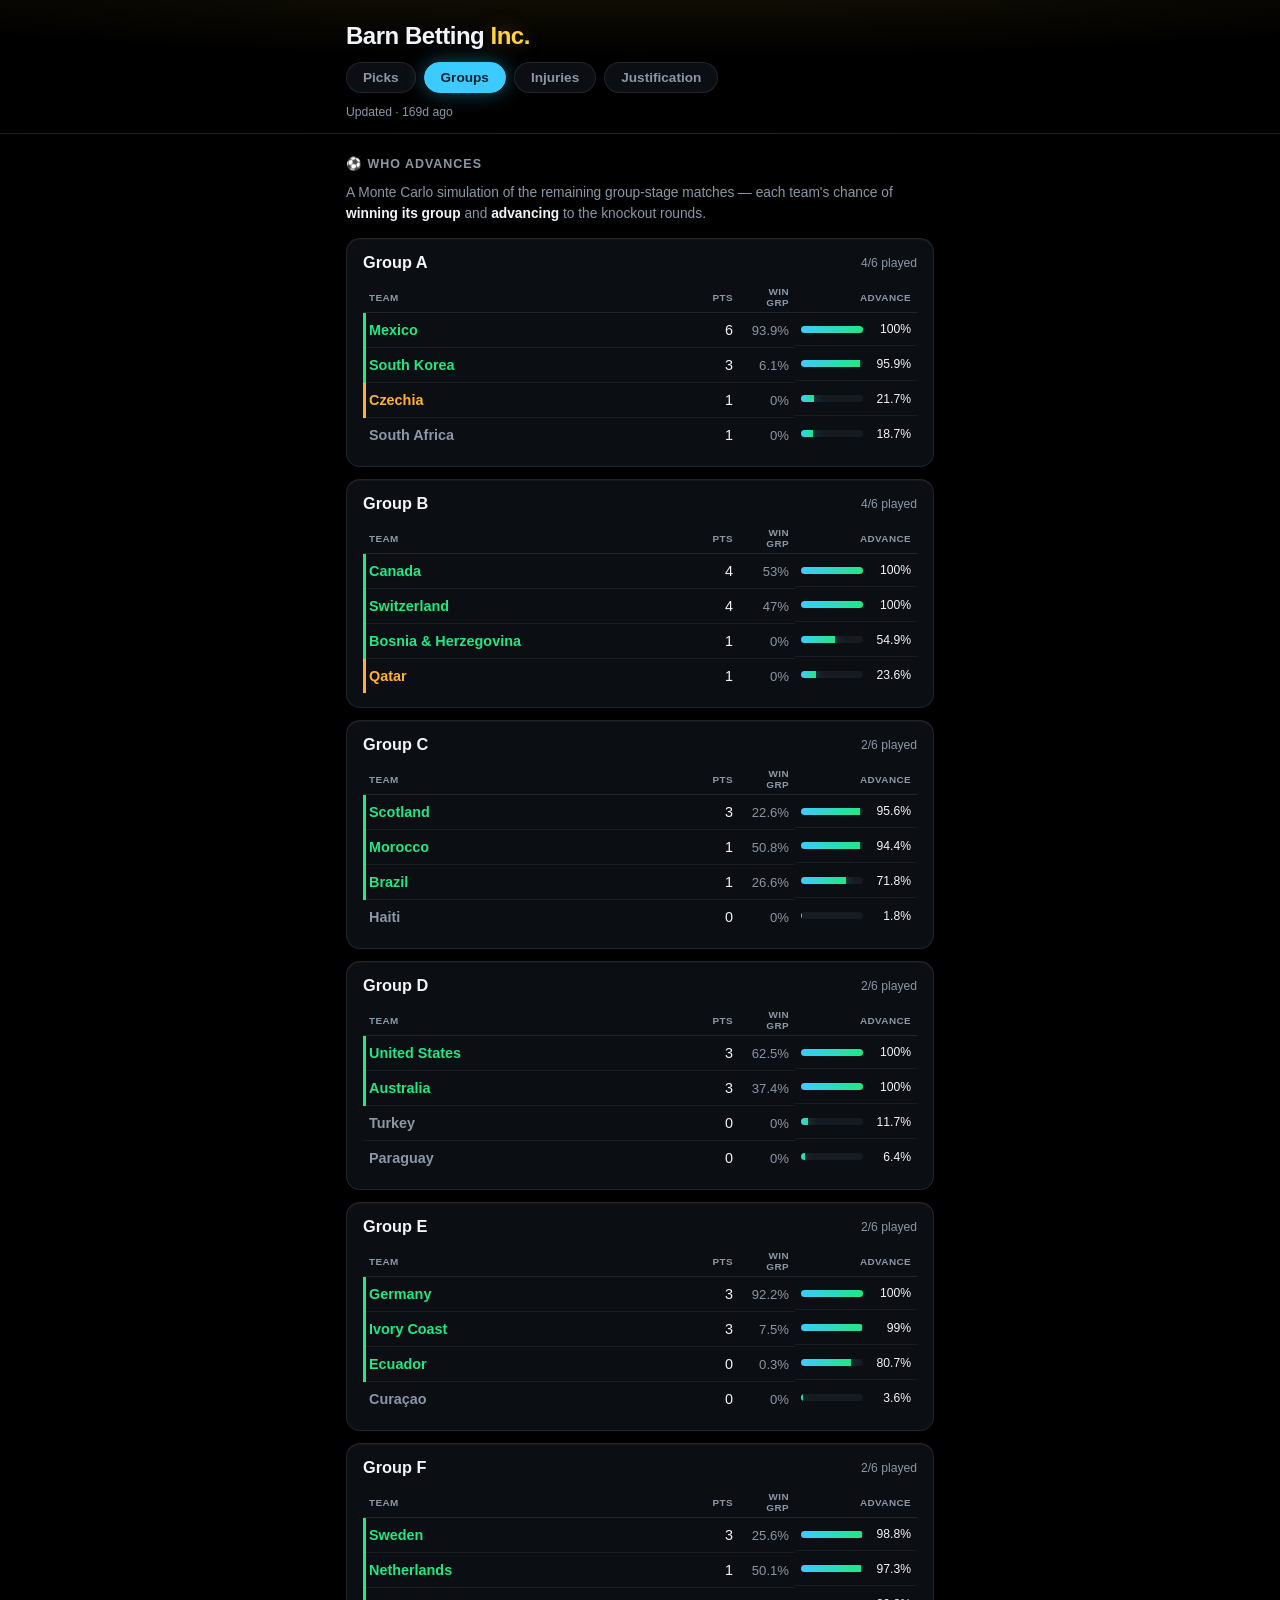
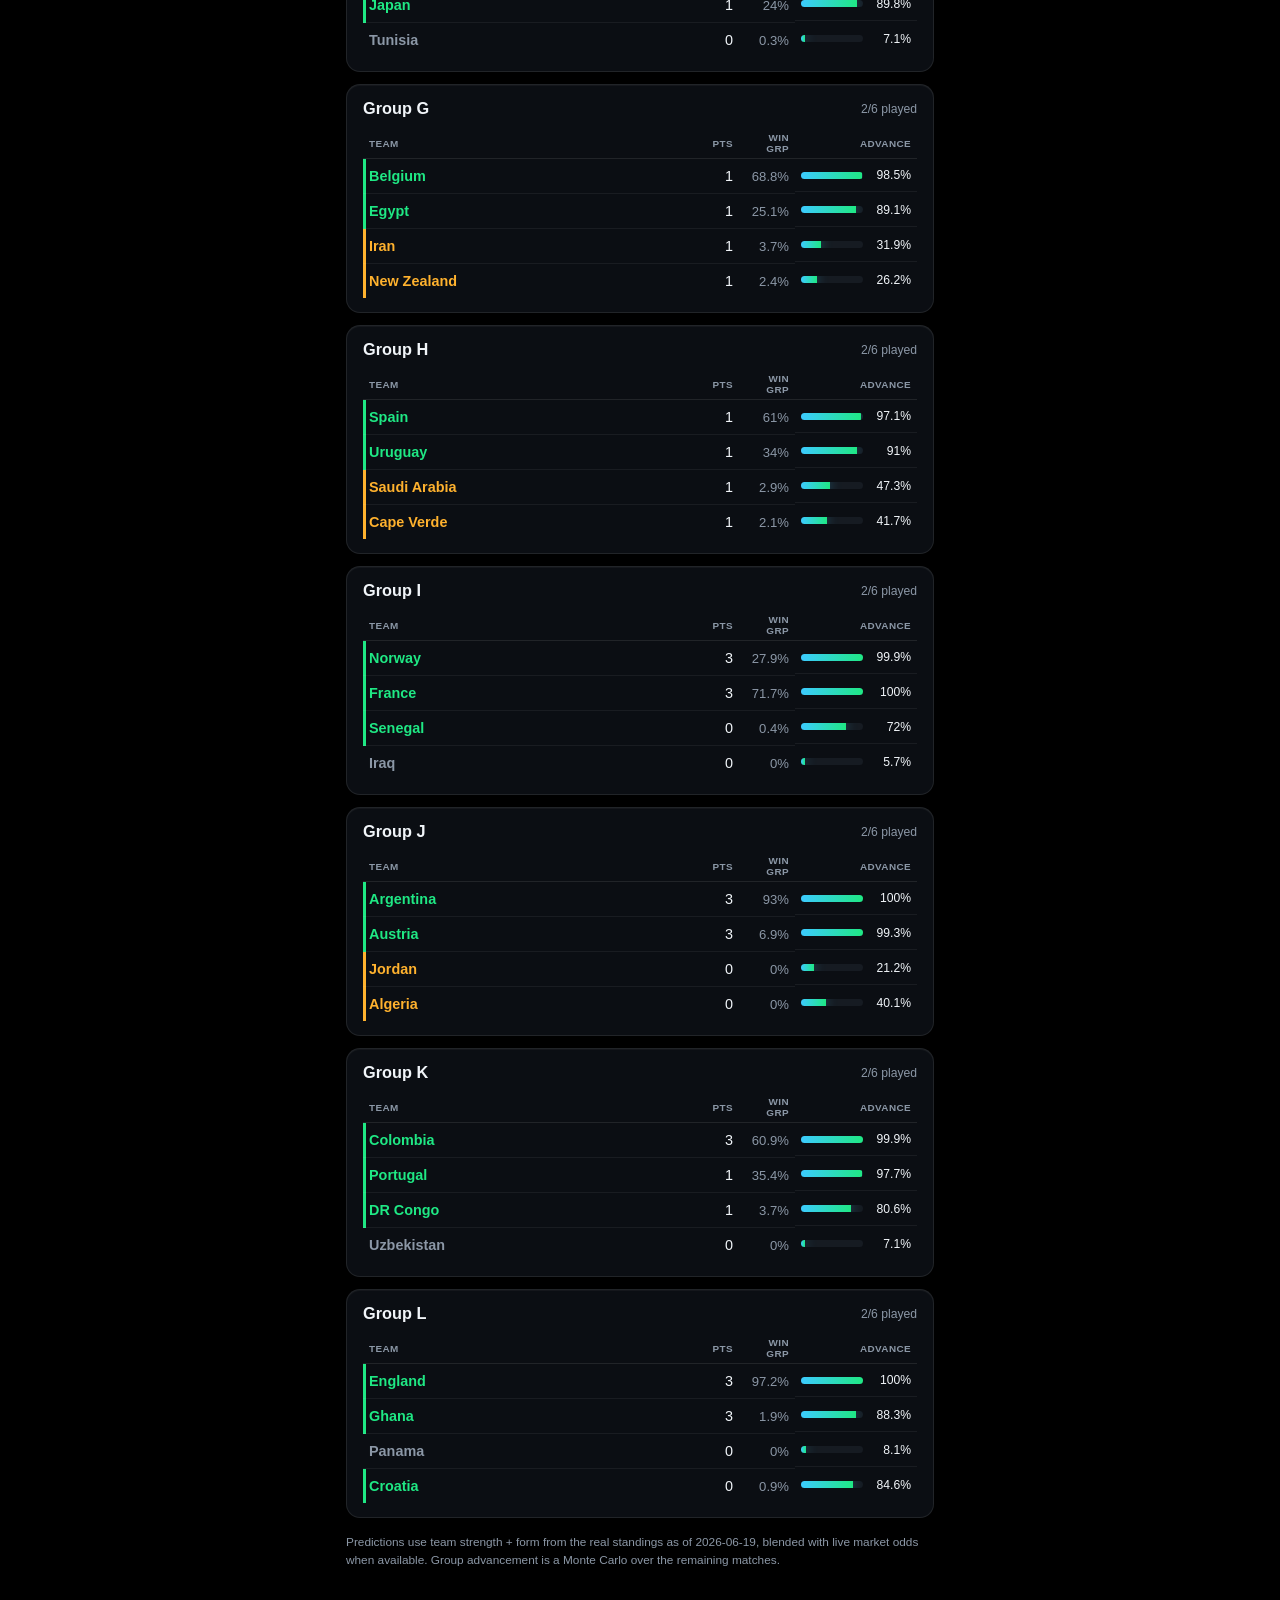
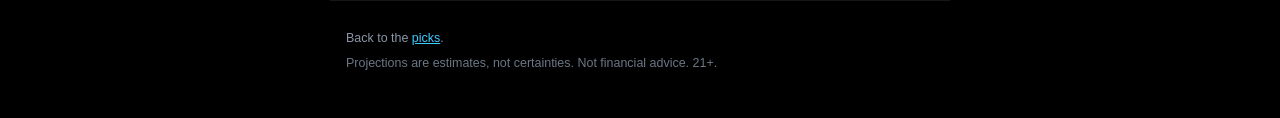
==== site/groups.html @ 7a75ccf0 "World Cup: sharper, self-correcting predictions (totals blend, Elo, market weight) Ships three algor" ====
<!DOCTYPE html>
<html lang="en">
<head>
  <meta charset="UTF-8" />
  <meta name="viewport" content="width=device-width, initial-scale=1.0, viewport-fit=cover" />
  <meta name="theme-color" content="#000000" />
  <title>Group advancement · Barn Betting Inc.</title>
  <meta name="description" content="World Cup group-stage simulator: each team's chance of winning its group and advancing to the knockout rounds." />
  <link rel="stylesheet" href="styles.css" />
</head>
<body>
  <header class="header">
    <div class="wrap">
      <h1>Barn Betting <span class="accent">Inc.</span></h1>
      <nav class="nav" aria-label="Pages">
        <a class="nav-link" href="index.html">Picks</a>
        <a class="nav-link" href="groups.html" aria-current="page">Groups</a>
        <a class="nav-link" href="injuries.html">Injuries</a>
        <a class="nav-link" href="justification.html">Justification</a>
      </nav>
      <p id="updated" class="updated"></p>
    </div>
  </header>

  <main class="wrap page">
    <section class="block">
      <h2 class="block-title">⚽ Who advances</h2>
      <p class="lede">A Monte Carlo simulation of the remaining group-stage matches —
      each team's chance of <strong>winning its group</strong> and
      <strong>advancing</strong> to the knockout rounds.</p>
      <div id="wcGroups" class="stack" aria-live="polite"></div>
      <p id="simNote" class="sim-note"></p>
    </section>
  </main>

  <footer class="footer wrap">
    <p>Back to the <a href="index.html">picks</a>.</p>
    <p class="fine">Projections are estimates, not certainties. Not financial advice. 21+.</p>
  </footer>

  <script src="common.js"></script>
  <script src="groups.js"></script>
</body>
</html>
---- site/styles.css ----
:root {
  /* True-black OLED base: #000 pixels switch fully off — power saved,
     infinite contrast, and saturated accents pop against the void. */
  --bg: #000000;
  --panel: #0b0e13;        /* cards: near-black, barely lifted */
  --panel-2: #161b22;      /* tracks / wells */
  --line: rgba(255,255,255,0.09);   /* hairline borders read better than dark-blue on true black */
  --hair: rgba(255,255,255,0.06);   /* even softer internal dividers */
  --text: #f1f5f9;         /* soft white, not #fff (avoids OLED halo / eye strain) */
  --muted: #8b97a6;
  --accent: #ffd23f;       /* brand gold */
  --wc: #3ccbff;           /* World Cup blue — nudged brighter for true black */
  --green: #2fbf71;
  --green-strong: #1fe884;
  --amber: #ffb22e;
  --red: #ff5d57;
  --radius: 14px;
}

* { box-sizing: border-box; }

html { color-scheme: dark; }

html, body {
  margin: 0;
  background: var(--bg);
  color: var(--text);
  font-family: -apple-system, BlinkMacSystemFont, "Segoe UI", Roboto, Helvetica, Arial, sans-serif;
  -webkit-font-smoothing: antialiased;
}

a { color: var(--wc); }

.wrap { width: 100%; max-width: 620px; margin: 0 auto; padding: 0 16px; }

/* Header + nav -------------------------------------------------------------- */
/* Soft gold halo fading to transparent over true black — premium on OLED,
   and fading to transparent avoids the dark-gradient banding OLED is prone to. */
.header { padding: 22px 0 14px; border-bottom: 1px solid var(--line);
  background: radial-gradient(130% 120% at 50% -30%, rgba(255,210,63,0.10), transparent 62%), var(--bg); }
.header h1 { margin: 0; font-size: 1.5rem; letter-spacing: -0.02em; }
.accent { color: var(--accent); text-shadow: 0 0 22px rgba(255,210,63,0.35); }

.nav { display: flex; flex-wrap: wrap; gap: 8px; margin-top: 12px; }
.nav-link { flex: 0 0 auto; text-decoration: none; color: var(--muted);
  border: 1px solid var(--line); background: var(--panel); border-radius: 999px;
  padding: 7px 16px; font-size: 0.85rem; font-weight: 700; }
.nav-link[aria-current="page"] { color: #04222e; background: var(--wc); border-color: var(--wc);
  box-shadow: 0 0 20px rgba(60,203,255,0.4); }

.updated { color: var(--muted); font-size: 0.76rem; margin: 12px 0 0; }

/* Page layout --------------------------------------------------------------- */
.page { padding-top: 22px; }
.block { margin-bottom: 30px; }
.block-title { font-size: 0.78rem; font-weight: 700; text-transform: uppercase;
  letter-spacing: 0.08em; color: var(--muted); margin: 0 0 12px; }
.stack { display: flex; flex-direction: column; gap: 12px; }

/* Card shell ---------------------------------------------------------------- */
/* Hairline border + faint inset top highlight gives depth without flooding
   pixels with light — the OLED-native way to render a "raised" surface. */
.card { background: var(--panel); border: 1px solid var(--line);
  border-radius: var(--radius); padding: 14px 16px;
  box-shadow: inset 0 1px 0 rgba(255,255,255,0.04); }
.card-head { display: flex; justify-content: space-between; align-items: flex-start; gap: 12px; }
.matchup { font-weight: 700; font-size: 1.02rem; }
.meta { display: block; color: var(--muted); font-size: 0.76rem; margin-top: 3px; }

/* World Cup prediction lines ------------------------------------------------ */
.lines { margin-top: 10px; display: flex; flex-direction: column; }
.line { display: flex; align-items: baseline; gap: 10px; padding: 7px 0;
  border-top: 1px solid var(--hair); }
.line:first-child { border-top: none; }
.line-mkt { flex: 0 0 64px; font-size: 0.64rem; text-transform: uppercase;
  letter-spacing: 0.05em; color: var(--muted); }
.line-pick { flex: 1; font-size: 0.92rem; font-weight: 600; }
.line-pct { font-variant-numeric: tabular-nums; font-weight: 700; font-size: 1rem; }
/* Glow scales with conviction — the brightest calls literally light up on OLED. */
.line-pct.p-strong { color: var(--green-strong); text-shadow: 0 0 16px rgba(31,232,132,0.5); }
.line-pct.p-good { color: var(--wc); text-shadow: 0 0 14px rgba(60,203,255,0.4); }
.line-pct.p-lean { color: var(--muted); }

/* Group simulator table ----------------------------------------------------- */
/* Fixed layout so the four columns never overflow narrow phones — the team
   name (col 1) absorbs the slack and wraps; the rest stay put. */
.gtable { width: 100%; table-layout: fixed; border-collapse: collapse; font-size: 0.9rem; margin-top: 10px; }
.gtable td:nth-child(2), .gtable th:nth-child(2) { width: 34px; }
.gtable td:nth-child(3), .gtable th:nth-child(3) { width: 56px; }
.gtable td:nth-child(4), .gtable th:nth-child(4) { width: 122px; }
.gtable th { text-align: right; font-size: 0.62rem; color: var(--muted);
  text-transform: uppercase; letter-spacing: 0.04em; font-weight: 600;
  padding: 4px 6px; border-bottom: 1px solid var(--line); }
.gtable th:first-child { text-align: left; }
.gtable td { padding: 9px 6px; border-bottom: 1px solid var(--hair); }
.gtable tbody tr:last-child td { border-bottom: none; }
.gtable .team { font-weight: 600; }
.gtable .num { text-align: right; font-variant-numeric: tabular-nums; }
.gtable .win { color: var(--muted); font-size: 0.82rem; }
.gtable tr.adv-in .team { color: var(--green-strong); }
.gtable tr.adv-edge .team { color: var(--amber); }
.gtable tr.adv-out .team { color: var(--muted); }
.gtable tr.adv-in { box-shadow: inset 3px 0 0 var(--green-strong); }
.gtable tr.adv-edge { box-shadow: inset 3px 0 0 var(--amber); }

.advc { display: flex; align-items: center; gap: 8px; }
.advbar { flex: 1; height: 7px; background: var(--panel-2); border-radius: 999px; overflow: hidden; }
.advfill { height: 100%; background: linear-gradient(90deg, var(--wc), var(--green-strong));
  box-shadow: 0 0 12px rgba(60,203,255,0.45); }
.advnum { font-size: 0.76rem; font-variant-numeric: tabular-nums; min-width: 40px; text-align: right; }
.sim-note { color: var(--muted); font-size: 0.74rem; line-height: 1.5; margin: 16px 0 0; }

/* Justification page -------------------------------------------------------- */
.method h3 { margin: 0 0 8px; font-size: 1rem; }
.method p { margin: 0; }
.rationale { font-size: 0.88rem; line-height: 1.5; color: #c3ccd6; margin: 8px 0 0; }
.rationale strong, .method strong { color: var(--text); font-weight: 600; }
.whys { display: flex; flex-direction: column; gap: 14px; margin-top: 10px; }
.why-row { border-top: 1px solid var(--hair); padding-top: 12px; }
.why-row:first-child { border-top: none; padding-top: 0; }
.why-head { display: flex; align-items: baseline; gap: 10px; }

/* Injuries page ------------------------------------------------------------- */
.lede { color: var(--muted); font-size: 0.86rem; line-height: 1.5; margin: 0 0 14px; }
.lede strong { color: var(--text); font-weight: 600; }

.card.inj.clean { opacity: 0.72; }
.inj-count { color: var(--red); font-weight: 700; }
.clean-note { color: var(--green); font-size: 0.82rem; margin: 8px 0 0; }
.clean-note.small { font-size: 0.76rem; margin: 4px 0 0; }

.teams { display: flex; flex-direction: column; gap: 12px; margin-top: 12px; }
.team-block { border-top: 1px solid var(--hair); padding-top: 10px; }
.team-block:first-child { border-top: none; padding-top: 0; }
.team-name { font-weight: 700; font-size: 0.92rem; margin-bottom: 8px; }

.absence { display: flex; align-items: flex-start; gap: 10px; padding: 5px 0; }
.absence-main { flex: 1; }
.player { font-size: 0.92rem; font-weight: 600; }
.starter { color: var(--accent); margin-left: 5px; font-size: 0.8rem; }
.absence-detail { color: var(--muted); font-size: 0.74rem; margin-top: 1px; }

.status { flex: 0 0 auto; font-size: 0.62rem; font-weight: 700; text-transform: uppercase;
  letter-spacing: 0.04em; padding: 3px 8px; border-radius: 6px; min-width: 74px;
  text-align: center; border: 1px solid transparent; }
.status.st-out { color: var(--red); background: rgba(255,93,87,0.14); border-color: rgba(255,93,87,0.32); }
.status.st-doubt { color: var(--amber); background: rgba(255,178,46,0.14); border-color: rgba(255,178,46,0.32); }

/* Misc ---------------------------------------------------------------------- */
.empty { text-align: center; color: var(--muted); padding: 40px 16px; }
.footer { padding: 22px 16px 40px; color: var(--muted); border-top: 1px solid var(--line); }
.footer p { font-size: 0.78rem; line-height: 1.5; margin: 6px 0; }
.footer .fine { color: #6b7785; }
</content>
</invoke>
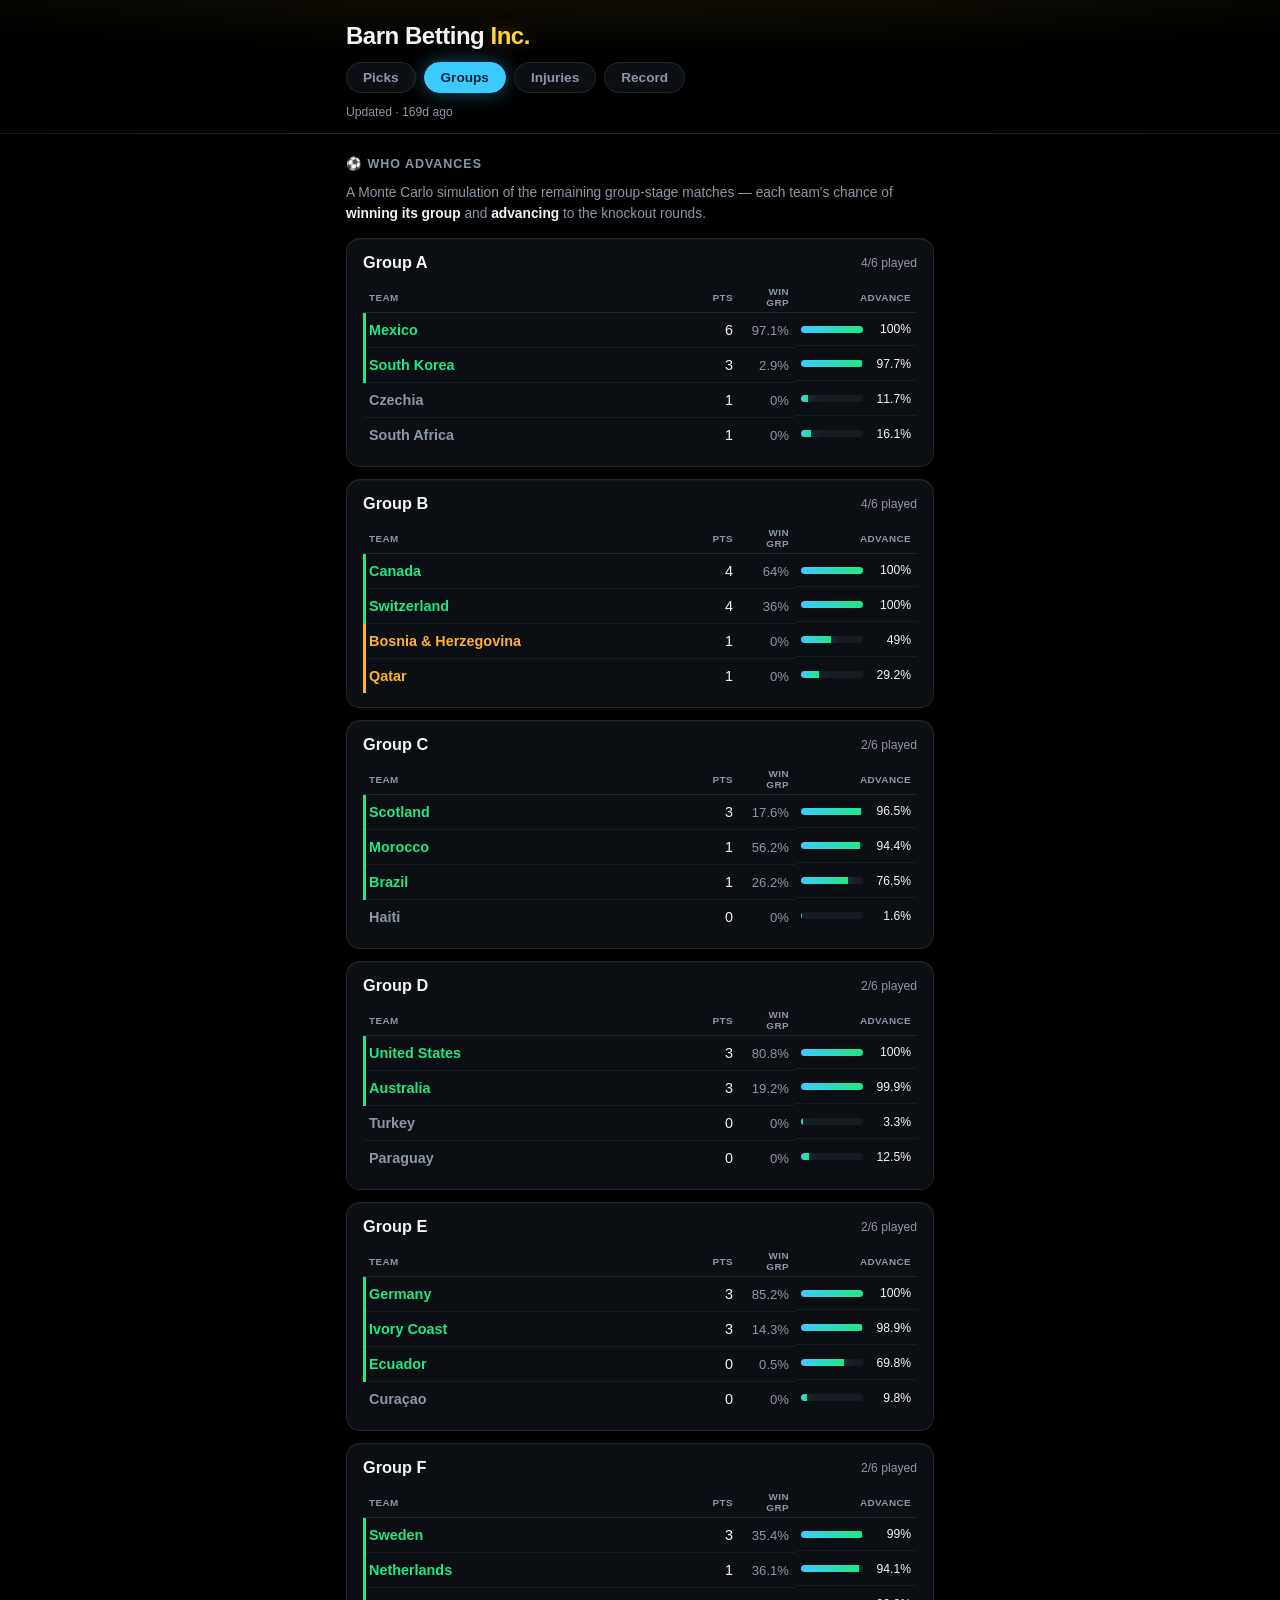
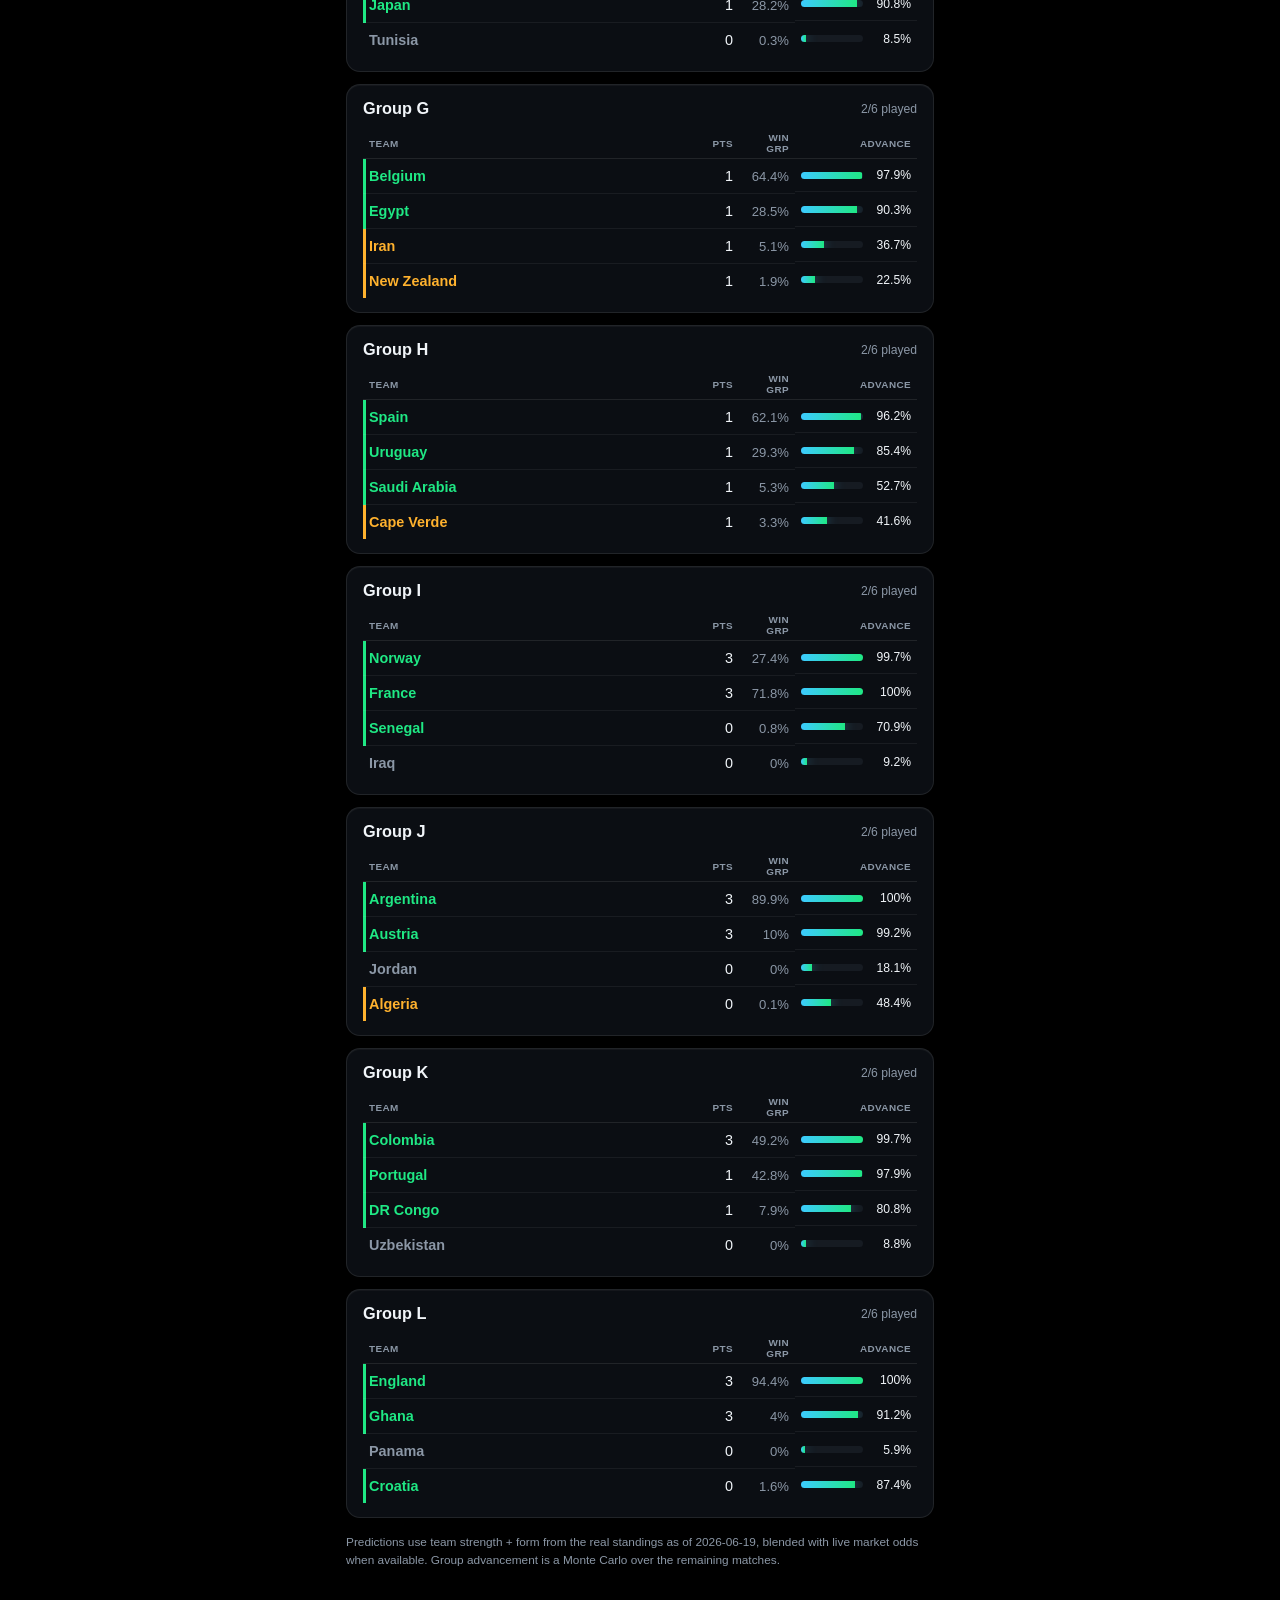
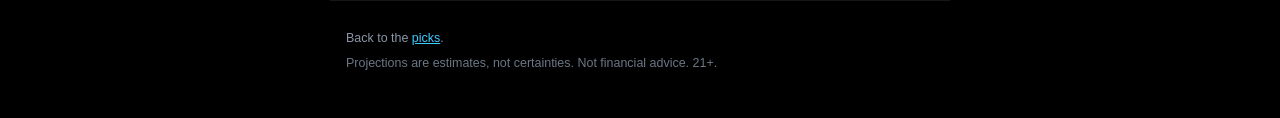
==== commit 11e05ac4: "site: replace Justification page with a Record tracker Remove the per-pick Justification page and su" ====
--- a/site/groups.html
+++ b/site/groups.html
@@ -16,7 +16,7 @@
         <a class="nav-link" href="index.html">Picks</a>
         <a class="nav-link" href="groups.html" aria-current="page">Groups</a>
         <a class="nav-link" href="injuries.html">Injuries</a>
-        <a class="nav-link" href="justification.html">Justification</a>
+        <a class="nav-link" href="record.html">Record</a>
       </nav>
       <p id="updated" class="updated"></p>
     </div>
--- a/site/styles.css
+++ b/site/styles.css
@@ -56,6 +56,52 @@
 .block-title { font-size: 0.78rem; font-weight: 700; text-transform: uppercase;
   letter-spacing: 0.08em; color: var(--muted); margin: 0 0 12px; }
 .stack { display: flex; flex-direction: column; gap: 12px; }
+
+/* Track-record ticker ------------------------------------------------------- */
+/* A permanent (sticky) marquee pinned to the top: it stays put while the page
+   scrolls, and its segments scroll horizontally like a scoreboard ticker. */
+.ticker {
+  position: sticky; top: 0; z-index: 50;
+  display: flex; align-items: stretch; overflow: hidden;
+  background: linear-gradient(180deg, #0d1117, #07090d);
+  border-bottom: 1px solid var(--line);
+  box-shadow: 0 6px 20px rgba(0,0,0,0.55);
+}
+.ticker-label {
+  flex: 0 0 auto; display: flex; align-items: center; gap: 6px;
+  padding: 9px 14px; font-size: 0.66rem; font-weight: 800;
+  text-transform: uppercase; letter-spacing: 0.06em;
+  color: #04222e; background: var(--accent);
+  box-shadow: 0 0 22px rgba(255,210,63,0.4); z-index: 1;
+}
+/* Soft fade on each edge so segments melt in/out instead of clipping hard. */
+.ticker-viewport {
+  flex: 1; overflow: hidden;
+  -webkit-mask-image: linear-gradient(90deg, transparent, #000 28px, #000 calc(100% - 28px), transparent);
+          mask-image: linear-gradient(90deg, transparent, #000 28px, #000 calc(100% - 28px), transparent);
+}
+.ticker-track { display: flex; width: max-content; animation: ticker-scroll 28s linear infinite; }
+.ticker:hover .ticker-track { animation-play-state: paused; }
+/* Fits in one run: don't scroll or duplicate — just center it in the bar. */
+.ticker-track.is-static { width: 100%; justify-content: center; animation: none; }
+.ticker-track.is-static .ticker-seg:last-child { border-right: none; }
+.ticker-run { display: flex; flex: 0 0 auto; }
+@keyframes ticker-scroll { from { transform: translateX(0); } to { transform: translateX(-50%); } }
+
+.ticker-seg { display: inline-flex; align-items: baseline; gap: 8px;
+  padding: 9px 20px; white-space: nowrap; border-right: 1px solid var(--hair); }
+.t-cat { font-size: 0.64rem; text-transform: uppercase; letter-spacing: 0.05em;
+  color: var(--muted); font-weight: 700; }
+.t-wl { font-size: 0.98rem; font-weight: 800; font-variant-numeric: tabular-nums; color: var(--text); }
+.t-dash { color: var(--muted); margin: 0 1px; font-weight: 600; }
+.t-pct { font-size: 0.72rem; color: var(--muted); font-variant-numeric: tabular-nums; }
+.t-hot .t-wl { color: var(--green-strong); text-shadow: 0 0 12px rgba(31,232,132,0.5); }
+.t-ok .t-wl { color: var(--text); }
+.t-cold .t-wl { color: var(--red); text-shadow: 0 0 12px rgba(255,93,87,0.4); }
+.t-overall .t-cat { color: var(--accent); }
+.t-overall .t-wl { color: var(--accent); }
+
+@media (prefers-reduced-motion: reduce) { .ticker-track { animation: none; } }
 
 /* Card shell ---------------------------------------------------------------- */
 /* Hairline border + faint inset top highlight gives depth without flooding
@@ -110,15 +156,29 @@
 .advnum { font-size: 0.76rem; font-variant-numeric: tabular-nums; min-width: 40px; text-align: right; }
 .sim-note { color: var(--muted); font-size: 0.74rem; line-height: 1.5; margin: 16px 0 0; }
 
-/* Justification page -------------------------------------------------------- */
-.method h3 { margin: 0 0 8px; font-size: 1rem; }
-.method p { margin: 0; }
-.rationale { font-size: 0.88rem; line-height: 1.5; color: #c3ccd6; margin: 8px 0 0; }
-.rationale strong, .method strong { color: var(--text); font-weight: 600; }
-.whys { display: flex; flex-direction: column; gap: 14px; margin-top: 10px; }
-.why-row { border-top: 1px solid var(--hair); padding-top: 12px; }
-.why-row:first-child { border-top: none; padding-top: 0; }
-.why-head { display: flex; align-items: baseline; gap: 10px; }
+/* Record page --------------------------------------------------------------- */
+/* A wide "Overall" hero card, then a two-up grid of per-category cards. Colour
+   tracks win rate exactly like the ticker (t-hot / t-ok / t-cold / t-none). */
+.rec-card { background: var(--panel); border: 1px solid var(--line);
+  border-radius: var(--radius); padding: 16px 18px;
+  box-shadow: inset 0 1px 0 rgba(255,255,255,0.04);
+  display: flex; flex-direction: column; gap: 4px; }
+.rec-overall { margin-bottom: 14px; border-color: rgba(255,210,63,0.32);
+  background: radial-gradient(120% 140% at 0% 0%, rgba(255,210,63,0.08), transparent 60%), var(--panel); }
+.rec-grid { display: grid; grid-template-columns: 1fr 1fr; gap: 12px; }
+@media (max-width: 420px) { .rec-grid { grid-template-columns: 1fr; } }
+
+.rec-label { font-size: 0.66rem; text-transform: uppercase; letter-spacing: 0.06em;
+  color: var(--muted); font-weight: 700; }
+.rec-overall .rec-label { color: var(--accent); }
+.rec-wl { font-size: 1.9rem; font-weight: 800; font-variant-numeric: tabular-nums;
+  line-height: 1.05; color: var(--text); }
+.rec-overall .rec-wl { font-size: 2.4rem; }
+.rec-pct { font-size: 0.8rem; color: var(--muted); font-variant-numeric: tabular-nums; }
+.rec-push { font-size: 0.7rem; color: #6b7785; }
+.rec-card.t-hot .rec-wl { color: var(--green-strong); text-shadow: 0 0 16px rgba(31,232,132,0.45); }
+.rec-card.t-cold .rec-wl { color: var(--red); text-shadow: 0 0 16px rgba(255,93,87,0.4); }
+.rec-overall.t-hot .rec-wl, .rec-overall.t-ok .rec-wl, .rec-overall.t-cold .rec-wl { color: var(--accent); }
 
 /* Injuries page ------------------------------------------------------------- */
 .lede { color: var(--muted); font-size: 0.86rem; line-height: 1.5; margin: 0 0 14px; }
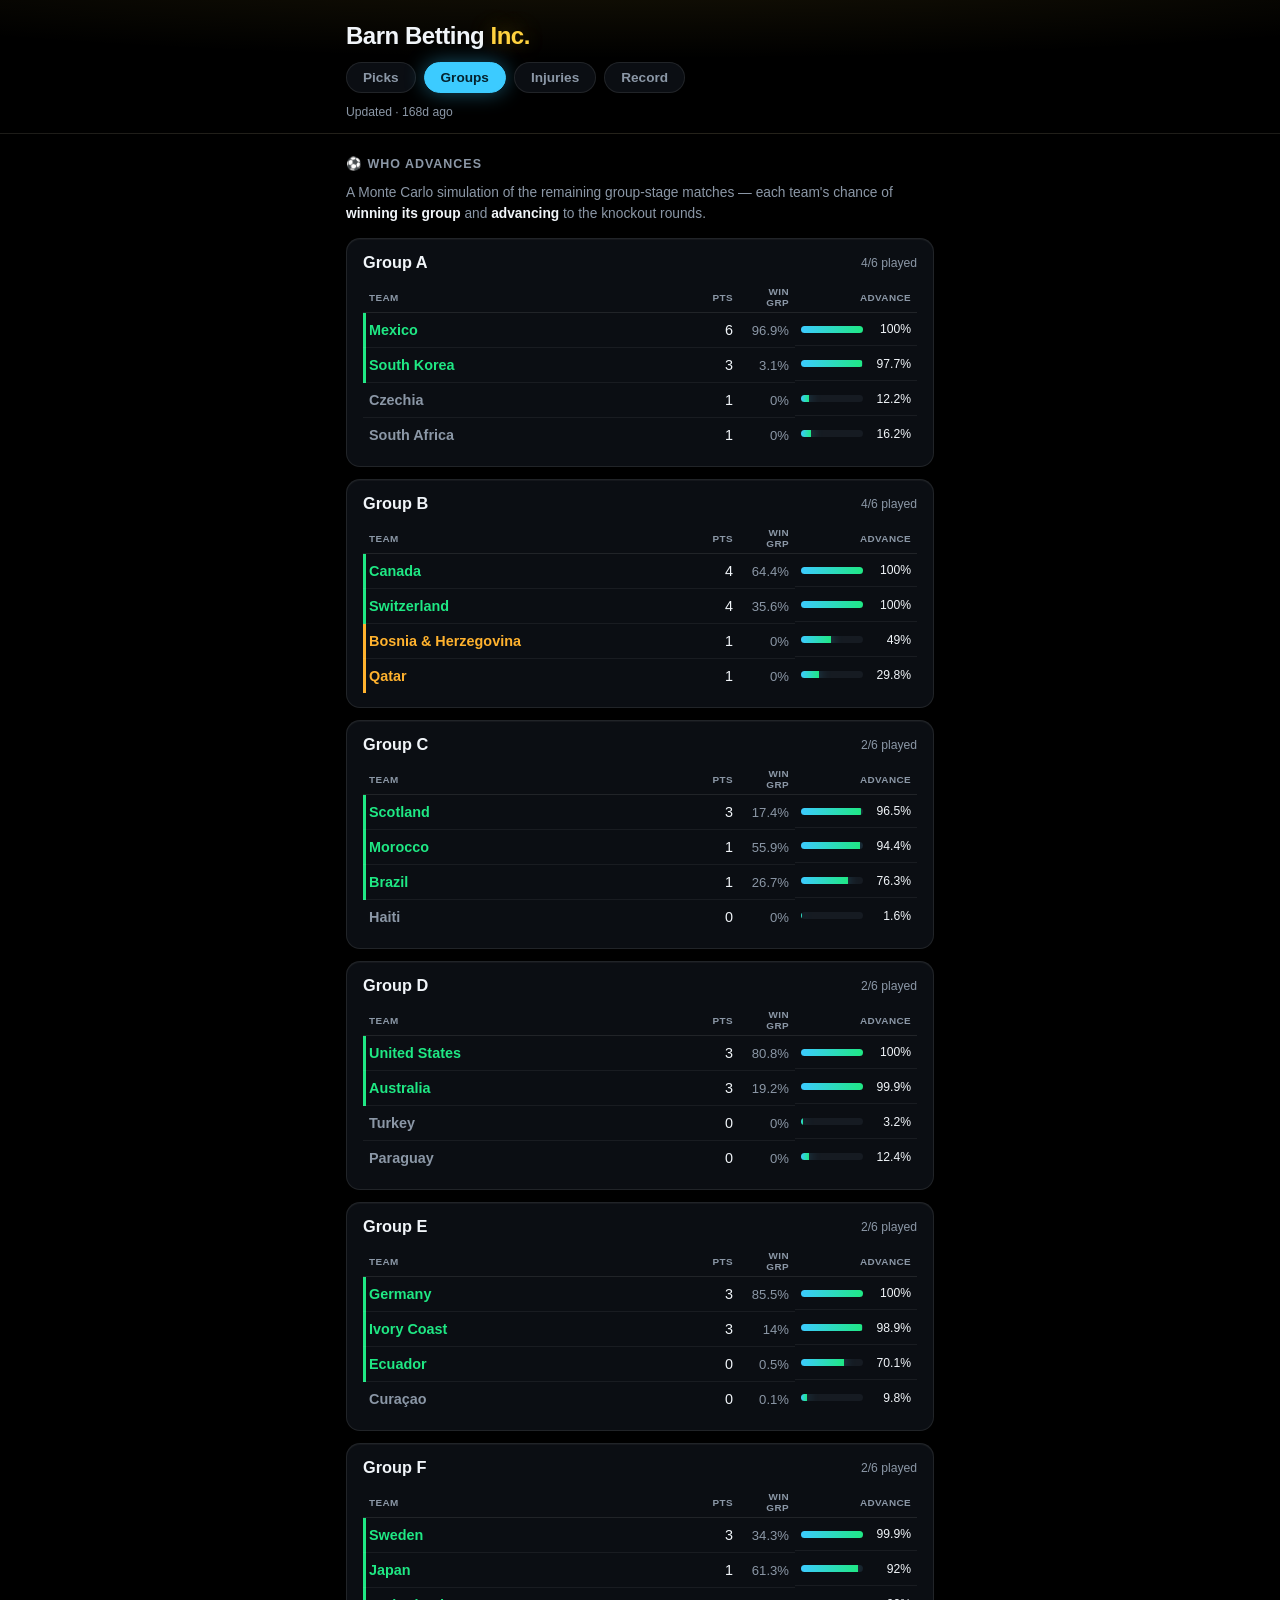
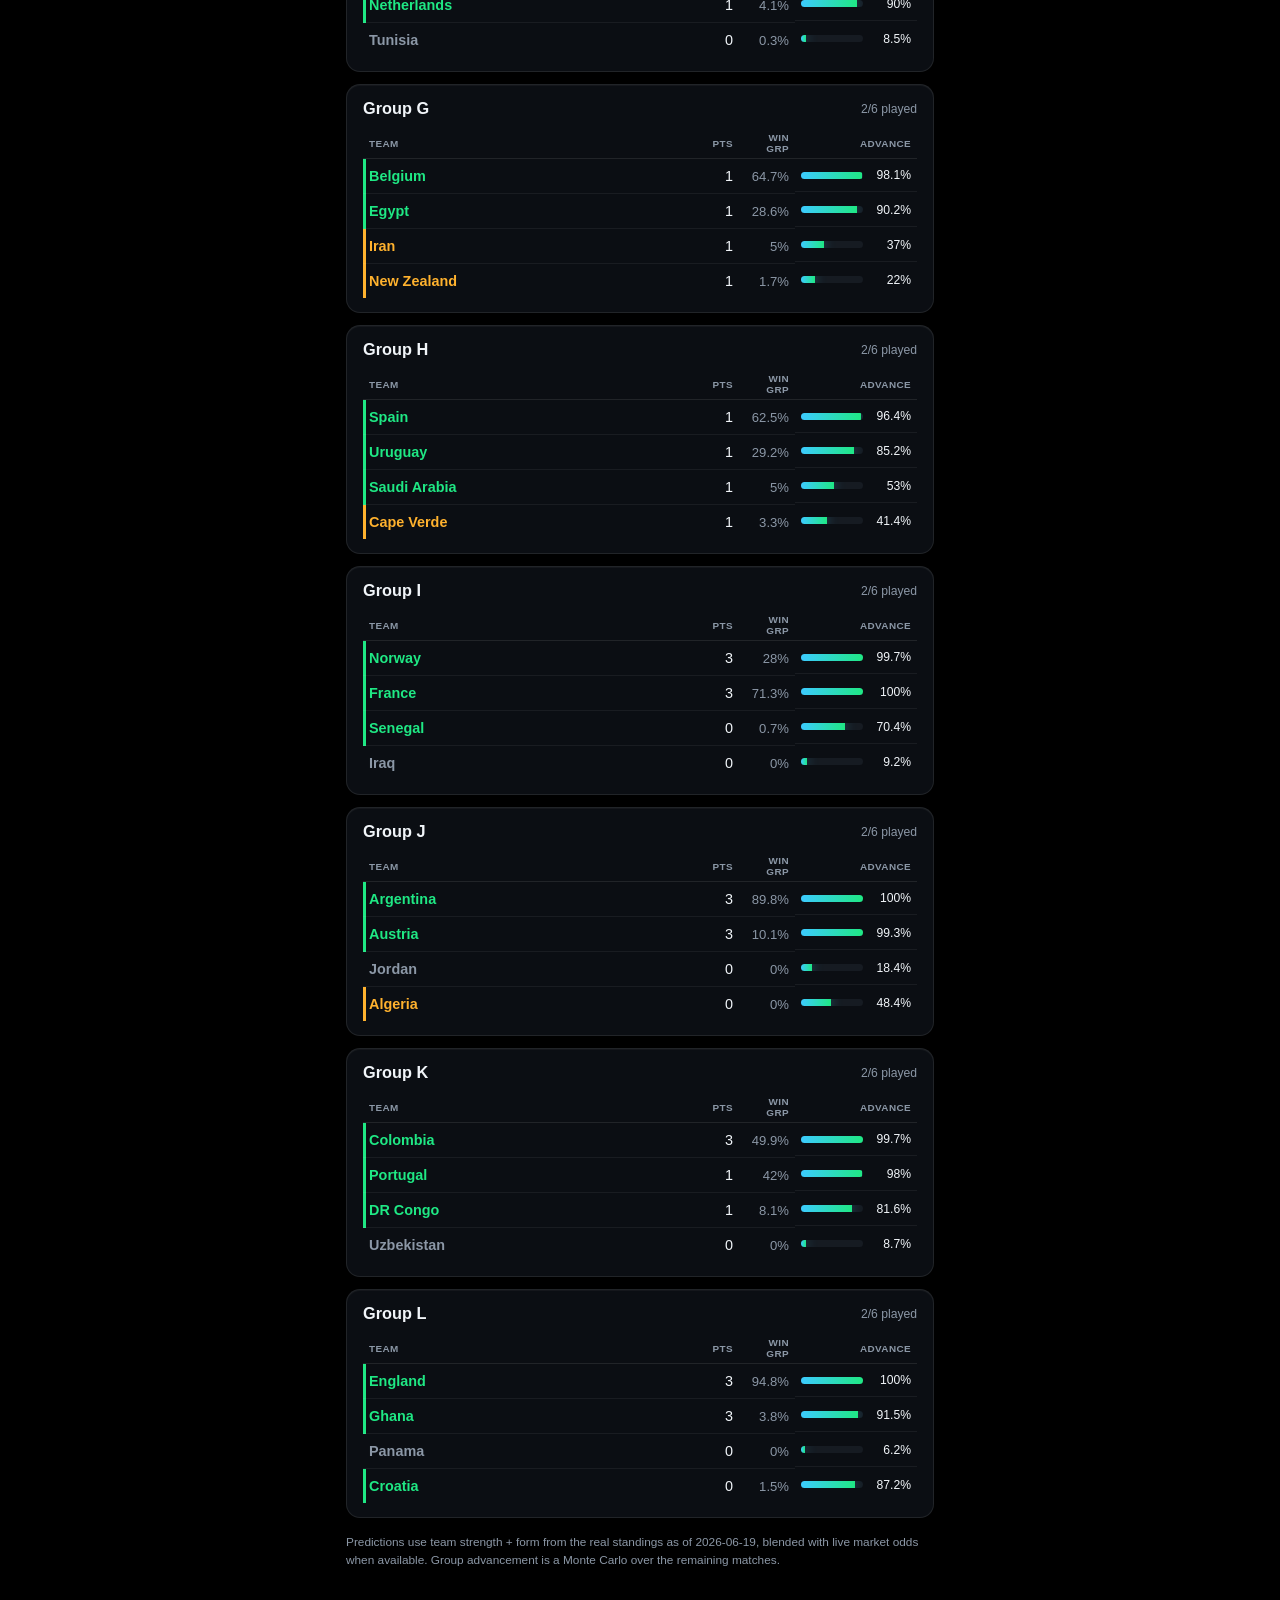
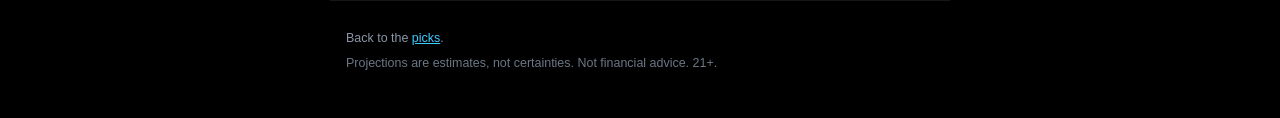
==== commit 1a71857e: "site: push local updates (site UI/styles, record tracker, WC predictions, serve.py) Co-Authored-By: " ====
--- a/site/groups.html
+++ b/site/groups.html
@@ -6,7 +6,7 @@
   <meta name="theme-color" content="#000000" />
   <title>Group advancement · Barn Betting Inc.</title>
   <meta name="description" content="World Cup group-stage simulator: each team's chance of winning its group and advancing to the knockout rounds." />
-  <link rel="stylesheet" href="styles.css" />
+  <link rel="stylesheet" href="styles.css?v=2" />
 </head>
 <body>
   <header class="header">
--- a/site/styles.css
+++ b/site/styles.css
@@ -67,13 +67,37 @@
   border-bottom: 1px solid var(--line);
   box-shadow: 0 6px 20px rgba(0,0,0,0.55);
 }
+/* Next-gen OLED "glass chip": near-black body so pixels stay dark, with the
+   light coming only from glowing gold text, a hot live-dot, and a single bright
+   hairline on the trailing edge — the chip appears to emit toward the feed. */
 .ticker-label {
-  flex: 0 0 auto; display: flex; align-items: center; gap: 6px;
-  padding: 9px 14px; font-size: 0.66rem; font-weight: 800;
-  text-transform: uppercase; letter-spacing: 0.06em;
-  color: #04222e; background: var(--accent);
-  box-shadow: 0 0 22px rgba(255,210,63,0.4); z-index: 1;
-}
+  position: relative; flex: 0 0 auto; z-index: 1;
+  display: flex; align-items: center; gap: 8px;
+  padding: 9px 18px; font-size: 0.66rem; font-weight: 800;
+  text-transform: uppercase; letter-spacing: 0.14em;
+  color: var(--accent);
+  background: linear-gradient(180deg, #14110a, #090804);
+  text-shadow: 0 0 14px rgba(255,210,63,0.45);
+  box-shadow: inset 0 1px 0 rgba(255,210,63,0.18),
+              0 0 26px rgba(255,210,63,0.14);
+}
+.ticker-label::after {
+  content: ""; position: absolute; top: 0; right: 0; bottom: 0; width: 1px;
+  background: linear-gradient(180deg, transparent, var(--accent), transparent);
+  box-shadow: 0 0 12px rgba(255,210,63,0.65);
+}
+/* Live pulse: signals the record is tracking in real time. White-hot core. */
+.rec-dot {
+  flex: 0 0 auto; width: 7px; height: 7px; border-radius: 50%;
+  background: radial-gradient(circle at 50% 40%, #fff6d8, var(--accent) 62%);
+  box-shadow: 0 0 10px rgba(255,210,63,0.9);
+  animation: rec-pulse 1.8s ease-in-out infinite;
+}
+@keyframes rec-pulse {
+  0%, 100% { opacity: 1; box-shadow: 0 0 10px rgba(255,210,63,0.9); }
+  50%      { opacity: 0.4; box-shadow: 0 0 3px rgba(255,210,63,0.5); }
+}
+@media (prefers-reduced-motion: reduce) { .rec-dot { animation: none; } }
 /* Soft fade on each edge so segments melt in/out instead of clipping hard. */
 .ticker-viewport {
   flex: 1; overflow: hidden;
@@ -206,6 +230,26 @@
 .status.st-out { color: var(--red); background: rgba(255,93,87,0.14); border-color: rgba(255,93,87,0.32); }
 .status.st-doubt { color: var(--amber); background: rgba(255,178,46,0.14); border-color: rgba(255,178,46,0.32); }
 
+/* "Load more" -------------------------------------------------------------- */
+/* Reveals games starting more than 3 days out, kept tucked away so each
+   section leads with imminent matches. Sits in the .stack flow, so the 12px
+   column gap spaces it from the last visible card. */
+/* The hidden far-out block carries .stack (display:flex), which would otherwise
+   beat the UA [hidden] rule and leave it visible — keep it collapsed until the
+   button reveals it. */
+.more-games[hidden] { display: none; }
+.load-more {
+  width: 100%;
+  background: var(--panel); color: var(--muted);
+  border: 1px dashed var(--line); border-radius: var(--radius);
+  padding: 12px 16px; font: inherit; font-size: 0.82rem; font-weight: 700;
+  letter-spacing: 0.02em; cursor: pointer;
+  -webkit-tap-highlight-color: transparent;
+  transition: color 0.15s, border-color 0.15s;
+}
+.load-more:hover { color: var(--wc); border-color: var(--wc); }
+.load-more:active { transform: translateY(1px); }
+
 /* Misc ---------------------------------------------------------------------- */
 .empty { text-align: center; color: var(--muted); padding: 40px 16px; }
 .footer { padding: 22px 16px 40px; color: var(--muted); border-top: 1px solid var(--line); }
